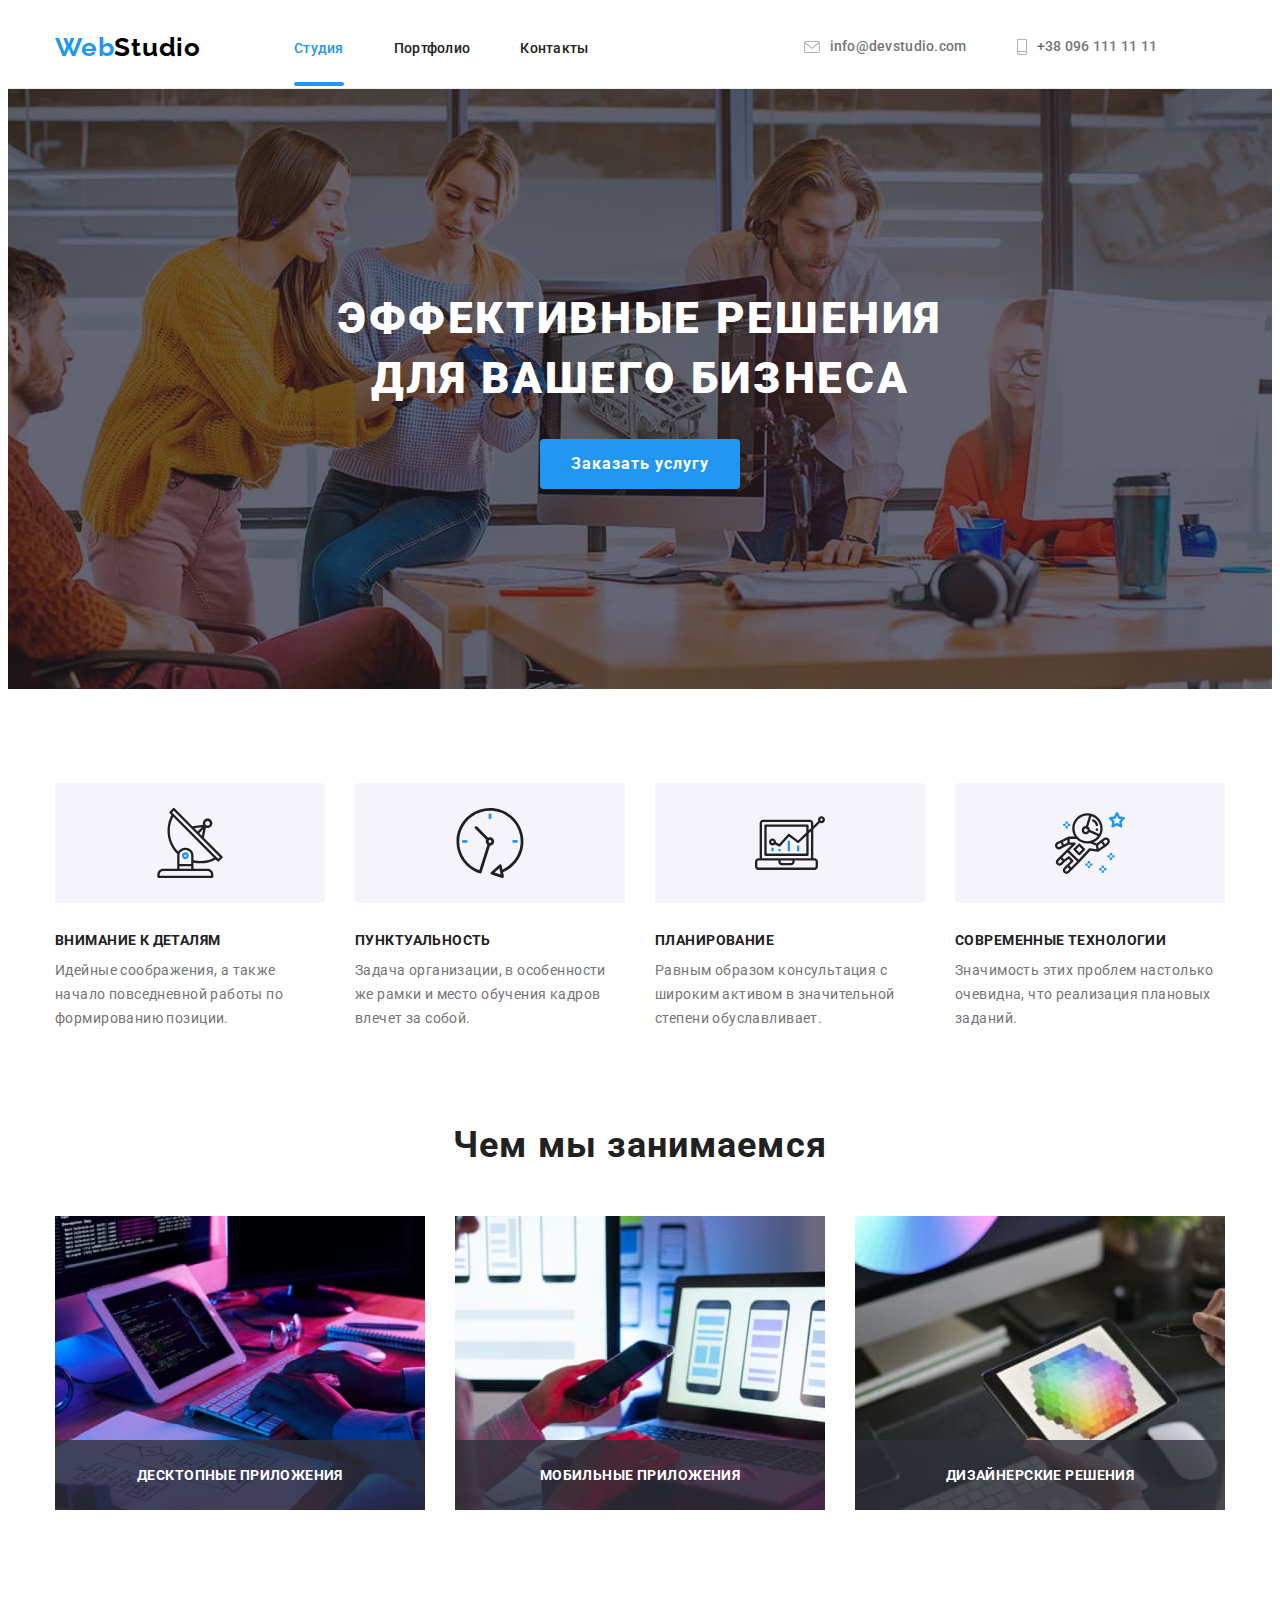
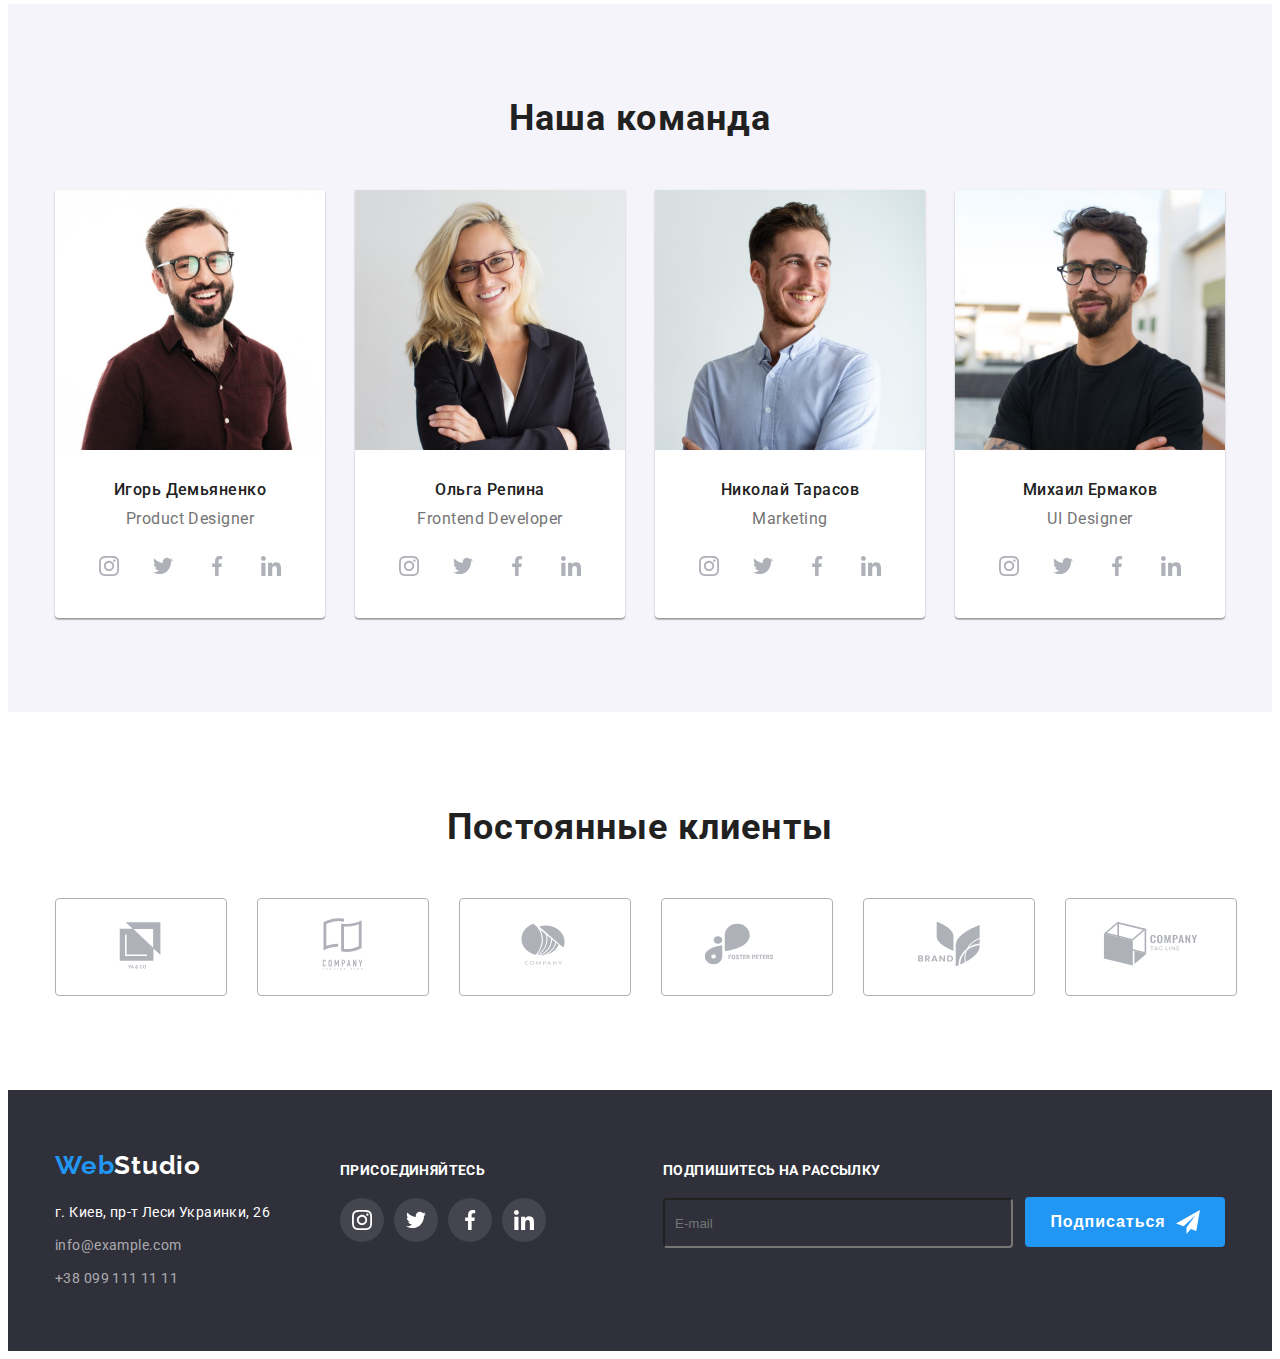
==== index.html @ d8f41fce "upd" ====
<!DOCTYPE html>
<html lang="ru">
<head>
    <meta charset="UTF-8">
    <meta http-equiv="X-UA-Compatible" content="IE=edge">
    <meta name="viewport" content="width=device-width, initial-scale=1.0">
    <title>WebStudio</title>
    <link rel="stylesheet" href="https://cdnjs.cloudflare.com/ajax/libs/modern-normalize/1.1.0/modern-normalize.min.css" integrity="sha512-wpPYUAdjBVSE4KJnH1VR1HeZfpl1ub8YT/NKx4PuQ5NmX2tKuGu6U/JRp5y+Y8XG2tV+wKQpNHVUX03MfMFn9Q==" crossorigin="anonymous" referrerpolicy="no-referrer" />
    <link rel="preconnect" href="https://fonts.googleapis.com">
    <link rel="preconnect" href="https://fonts.gstatic.com" crossorigin>
    <link href="https://fonts.googleapis.com/css2?family=Montserrat:ital,wght@0,400;0,500;0,700;1,700&family=Raleway:wght@700&family=Roboto:wght@400;500;700;900&display=swap" rel="stylesheet"> 
    <link rel="stylesheet" href="./css/styles.css">
</head>
<body>

    <header class="header">
        <div class="conteiner">
            <a href="./index.html" class="header-logo link"><span>Web</span>Studio</a>
            <nav class="header-nav">
                <ul class="header-list list">
                    <li class="header-item"><a href="./index.html" class="header-link link current">Студия</a></li>
                    <li class="header-item"><a href="./portfolio.html" class="header-link link">Портфолио</a></li>
                    <li class="header-item"><a href="./" class="header-link link">Контакты</a></li>
                </ul>   
            </nav>
            <ul class="header-list-contact list">
                <li> 
                    <a href="mailto:info@devstudio.com" class="header-mail link">
                        <svg class="contact-icon"  width="16" height="12">
                            <use href="./images/icons.svg#icon-envelope"></use>
                        </svg>
                        <span>info@devstudio.com</span>
                    </a>
                </li>
                <li>
                    <a href="tel:+380961111111" class="header-tel link">
                            <svg class="contact-icon"  width="10" height="16">
                                <use href="./images/icons.svg#icon-smart"></use>
                            </svg>
                        <span>+38 096 111 11 11</span> 
                    </a>
                </li>
            </ul>
        </div>
    </header>

    <main>
        <section class="hero"> 
            <div class="conteiner">
                <h1 class="hero-title">Эффективные решения для вашего бизнеса</h1>
                <button type="button" class="hero-btn" data-modal-open>Заказать услугу</button>
            </div>
        </section>

        <section class="benefits">
            <div class="conteiner">
                <ul class="benefits-list list">
                    <li class="benefits-item">
                        <div class="benefits-img">
                            <svg class="benefits-logo" width="70" height="70">
                                <use href="./images/icons.svg#icon-antenna"></use>
                            </svg>
                        </div>
                        <h3 class="benefits-title">Внимание к деталям</h3>
                        <p class="benefits-text">Идейные соображения, а также начало повседневной работы по формированию позиции.</p>
                    </li>
                    <li class="benefits-item">
                        <div class="benefits-img">
                            <svg class="benefits-logo"  width="70" height="70">
                                <use href="./images/icons.svg#icon-clock"></use>
                            </svg>
                        </div>
                        <h3 class="benefits-title">Пунктуальность</h3>
                        <p class="benefits-text">Задача организации, в особенности же рамки и место обучения кадров влечет за собой.</p>
                    </li>
                    <li class="benefits-item">
                        <div class="benefits-img">
                            <svg class="benefits-logo" width="70" height="70">
                                <use href="./images/icons.svg#icon-diagram"></use>
                            </svg>
                        </div>
                        <h3 class="benefits-title">Планирование</h3>
                        <p class="benefits-text">Равным образом консультация с широким активом в значительной степени обуславливает.</p>
                    </li>
                    <li class="benefits-item">
                        <div class="benefits-img">
                            <svg class="benefits-logo" width="70" height="70">
                                <use href="./images/icons.svg#icon-astronaut"></use>
                            </svg>
                        </div>
                        <h3 class="benefits-title">Современные технологии</h3>
                        <p class="benefits-text">Значимость этих проблем настолько очевидна, что реализация плановых заданий.</p>
                    </li>
                </ul>
            </div>
        </section>
        <section class="our-work">
            <div class="conteiner">
                <h2 class="our-work-title">Чем мы занимаемся</h2>
                <ul class="our-work-list list">
                    <li class="our-work-item">
                        <img src="./images/first-page/img.jpg" alt="написание програмного кода" width="370" height="294">
                        <p class="our-work-text">Десктопные приложения</p>
                    </li>
                    <li class="our-work-item">
                        <img src="./images/first-page/img_1.jpg" alt="разработка приложений для мобильных устройств" width="370" height="294">
                        <p class="our-work-text">Мобильные приложения</p>
                    </li>
                    <li class="our-work-item">
                        <img src="./images/first-page/img_2.jpg" alt="разработка дизайна при помощи графического планшета" width="370" height="294">
                        <p class="our-work-text">Дизайнерские решения</p>
                    </li>
                </ul>
            </div>
        </section>

        <section class="teamt">
            <div class="conteiner">
                <h2 class="teamt-title">Наша команда</h2>
                <ul class="teamt-list list">
                    <li class="teamt-item">
                        <img src="./images/first-page/igor_demjanenko.jpg" alt="фото Игорь Демьяненко" width="270" height="260" class="teamt-foto">
                        <h3 class="teamt-name">Игорь Демьяненко</h3>
                        <p class="teamt-profession">Product Designer</p>
                        <div class="team-soc">
                            <ul class="team-soc-connect list">
                                <li class="team-soc-ikon">
                                    <a href="/" class="team-soc-link">
                                        <svg class="team-soc-logo" width="20" height="20">
                                            <use href="./images/icons.svg#icon-insta "></use>
                                        </svg>
                                    </a>
                                </li>
                                <li class="team-soc-ikon">
                                    <a href="/" class="team-soc-link">
                                        <svg class="team-soc-logo" width="20" height="20">
                                            <use href="./images/icons.svg#icon-twitter"></use>
                                        </svg>
                                    </a>
                                </li>
                                <li class="team-soc-ikon">
                                    <a href="/" class="team-soc-link">
                                        <svg class="team-soc-logo" width="20" height="20">
                                            <use href="./images/icons.svg#icon-fb"></use>
                                        </svg>
                                    </a>
                                </li>
                                <li class="team-soc-ikon">
                                    <a href="/" class="team-soc-link">
                                        <svg class="team-soc-logo" width="20" height="20">
                                            <use href="./images/icons.svg#icon-linkedin"></use>
                                        </svg>
                                    </a>
                                </li>
                            </ul>
                        </div>
                    </li>
                    <li class="teamt-item">
                        <img src="./images/first-page/olga_repina.jpg" alt="фото Ольга Репина" width="270" height="260" class="teamt-foto">
                        <h3 class="teamt-name">Ольга Репина</h3>
                        <p class="teamt-profession">Frontend Developer</p>
                        <div class="team-soc">
                            <ul class="team-soc-connect list">
                                <li class="team-soc-ikon">
                                    <a href="/" class="team-soc-link">
                                        <svg class="team-soc-logo" width="20" height="20">
                                            <use href="./images/icons.svg#icon-insta "></use>
                                        </svg>
                                    </a>
                                </li>
                                <li class="team-soc-ikon">
                                    <a href="/" class="team-soc-link">
                                        <svg class="team-soc-logo" width="20" height="20">
                                            <use href="./images/icons.svg#icon-twitter"></use>
                                        </svg>
                                    </a>
                                </li>
                                <li class="team-soc-ikon">
                                    <a href="/" class="team-soc-link">
                                        <svg class="team-soc-logo" width="20" height="20">
                                            <use href="./images/icons.svg#icon-fb"></use>
                                        </svg>
                                    </a>
                                </li>
                                <li class="team-soc-ikon">
                                    <a href="/" class="team-soc-link">
                                        <svg class="team-soc-logo" width="20" height="20">
                                            <use href="./images/icons.svg#icon-linkedin"></use>
                                        </svg>
                                    </a>
                                </li>
                            </ul>
                        </div>
                    </li>
                    <li class="teamt-item">
                        <img src="./images/first-page/nikolay_tarasov.jpg" alt="фото Николай Тарасов" width="270" height="260" class="teamt-foto">
                        <h3 class="teamt-name">Николай Тарасов</h3>
                        <p class="teamt-profession">Marketing</p>
                        <div class="team-soc">
                            <ul class="team-soc-connect list">
                                <li class="team-soc-ikon">
                                    <a href="/" class="team-soc-link">
                                        <svg class="team-soc-logo" width="20" height="20">
                                            <use href="./images/icons.svg#icon-insta "></use>
                                        </svg>
                                    </a>
                                </li>
                                <li class="team-soc-ikon">
                                    <a href="/" class="team-soc-link">
                                        <svg class="team-soc-logo" width="20" height="20">
                                            <use href="./images/icons.svg#icon-twitter"></use>
                                        </svg>
                                    </a>
                                </li>
                                <li class="team-soc-ikon">
                                    <a href="/" class="team-soc-link">
                                        <svg class="team-soc-logo" width="20" height="20">
                                            <use href="./images/icons.svg#icon-fb"></use>
                                        </svg>
                                    </a>
                                </li>
                                <li class="team-soc-ikon">
                                    <a href="/" class="team-soc-link">
                                        <svg class="team-soc-logo" width="20" height="20">
                                            <use href="./images/icons.svg#icon-linkedin"></use>
                                        </svg>
                                    </a>
                                </li>
                            </ul>
                        </div>
                    </li>
                    <li class="teamt-item">
                        <img src="./images/first-page/mikhail_ermakov.jpg" alt="фото Михаил Ермаков"  width="270" height="260" class="teamt-foto">
                        <h3 class="teamt-name">Михаил Ермаков</h3>
                        <p class="teamt-profession">UI Designer</p>
                        <div class="team-soc">
                            <ul class="team-soc-connect list">
                                <li class="team-soc-ikon">
                                    <a href="/" class="team-soc-link">
                                        <svg class="team-soc-logo" width="20" height="20">
                                            <use href="./images/icons.svg#icon-insta "></use>
                                        </svg>
                                    </a>
                                </li>
                                <li class="team-soc-ikon">
                                    <a href="/" class="team-soc-link">
                                        <svg class="team-soc-logo" width="20" height="20">
                                            <use href="./images/icons.svg#icon-twitter"></use>
                                        </svg>
                                    </a>
                                </li>
                                <li class="team-soc-ikon">
                                    <a href="/" class="team-soc-link">
                                        <svg class="team-soc-logo" width="20" height="20">
                                            <use href="./images/icons.svg#icon-fb"></use>
                                        </svg>
                                    </a>
                                </li>
                                <li class="team-soc-ikon">
                                    <a href="/" class="team-soc-link">
                                        <svg class="team-soc-logo" width="20" height="20">
                                            <use href="./images/icons.svg#icon-linkedin"></use>
                                        </svg>
                                    </a>
                                </li>
                            </ul>
                        </div>
                    </li>
                </ul>
            </div>
        </section> 
        <section class="regular-customers">
            <div class="conteiner">
                <h2 class="regular-customers-header">Постоянные клиенты</h2>
                <ul class="regular-customers-ul list">
                    <li class="regular-custom-item">
                        <a href="" class="regular-custom-box">
                            <svg class="regular-custom-icon" width="106" height="60">
                                <use href="./images/icons.svg#icon-Logo1"></use>
                            </svg>
                        </a>
                    </li>
                    <li class="regular-custom-item">
                        <a href="" class="regular-custom-box">
                            <svg class="regular-custom-icon" width="106" height="60">
                                <use href="./images/icons.svg#icon-Logo2"></use>
                            </svg>
                        </a>
                    </li>
                    <li class="regular-custom-item">
                        <a href="" class="regular-custom-box">
                            <svg class="regular-custom-icon" width="106" height="60">
                                <use href="./images/icons.svg#icon-Logo3"></use>
                            </svg>
                        </a>
                    </li>
                    <li class="regular-custom-item">
                        <a href="" class="regular-custom-box">
                            <svg class="regular-custom-icon" width="106" height="60">
                                <use href="./images/icons.svg#icon-Logo4"></use>
                            </svg>
                        </a>
                    </li>
                    <li class="regular-custom-item">
                        <a href="" class="regular-custom-box">
                            <svg class="regular-custom-icon" width="106" height="60">
                                <use href="./images/icons.svg#icon-Logo5"></use>
                            </svg>
                        </a>
                    </li>
                    <li class="regular-custom-item">
                        <a href="" class="regular-custom-box">
                            <svg class="regular-custom-icon" width="106" height="60">
                                <use href="./images/icons.svg#icon-Logo6"></use>
                            </svg>
                        </a>
                    </li>
                </ul>
        </div>        
        </section>
    </main>
    <footer class="footer">
        <div class="conteiner">
            <div class="conteiner-addres">
                <a href="/" class="footer-logo link"><span>Web</span>Studio</a>
                <address class="footer-address">
                    <ul class="footer-address-list list">
                        <li class="footer-item">
                            <a href="https://goo.gl/maps/hMGSiSiH3azLp2Ly5" target="_blank" rel="noopener, noindex, nofollow" class="footer-address-link link">г. Киев, пр-т Леси Украинки, 26</a>
                        </li>
                        <li class="footer-item">
                            <a href="mailto:info@example.com" class="footer-mail link">info@example.com</a>
                        </li>
                        <li class="footer-item">
                            <a href="tel:+380991111111" class="footer-tel link">+38 099 111 11 11</a>
                        </li>
                    </ul> 
                </address>
            </div>
            <div class="conteiner-soc">
                <h3 class="footer-soc-header" >присоединяйтесь</h3>
                <ul class="footer-soc-connect list">
                    <li class="footer-soc-ikon">
                        <a href="/" class="footer-soc-link">
                            <svg class="footer-soc-logo" width="20" height="20">
                                <use href="./images/icons.svg#icon-insta "></use>
                            </svg>
                        </a>
                    </li>
                    <li class="footer-soc-ikon">
                        <a href="/" class="footer-soc-link">
                            <svg class="footer-soc-logo" width="20" height="20">
                                <use href="./images/icons.svg#icon-twitter"></use>
                            </svg>
                        </a>
                    </li>
                    <li class="footer-soc-ikon">
                        <a href="/" class="footer-soc-link">
                            <svg class="footer-soc-logo" width="20" height="20">
                                <use href="./images/icons.svg#icon-fb"></use>
                            </svg>
                        </a>
                    </li>
                    <li class="footer-soc-ikon">
                        <a href="/" class="footer-soc-link">
                            <svg class="footer-soc-logo" width="20" height="20">
                                <use href="./images/icons.svg#icon-linkedin"></use>
                            </svg>
                        </a>
                    </li>
                </ul>
            </div>
            <form class="footer-form">
                
                    <div class="signature-fild">
                        <label for="signature" class="signature-label">Подпишитесь на рассылку</label>
                        <input type="email" name="signature-mail" class="signature-input" id="signature" placeholder="E-mail">
                    </div>                    
                    <div class="signature-fild-btn">
                        <button type="sabmit" class="signature-btn">
                            <span>Подписаться </span>
                            <svg class="signature-icon" width="24" height="24">
                                <use href="./images/icons.svg#icon-send"></use>
                            </svg>
                        </button>
                    </div>  
            </form>
        </div>  
    </footer>
    <div class="backdrop is-hidden" data-modal>
        <div class="modal">
            <button type="button" class="modal-close-btn" data-modal-close>
                <svg class="close-btn-img" width="18" height="18">
                    <use href="./images/icons.svg#icon-close-black"></use>
                </svg>
            </button>
            <form class="modal-form">
                <div class="modal-form-fialds">
                    <p class="modal-form-header">Оставьте свои данные, мы вам перезвоним</p>
                    <div class="one-fild-container">
                        <label for="name" class="modal-form-label">Имя</label>
                        <div class="input">
                            <input type="text" name="user-name" id="name" class="modal-form-fild">
                            <svg class="fild-icon" width="18" height="18">
                                <use href="./images/icons.svg#icon-person-modal"></use>
                            </svg>
                        </div>
                    </div>
                    <div class="one-fild-container">
                        <label for="tel" class="modal-form-label">Телефон</label>
                        <div class="input">
                            <input type="tel" name="tel" id="tel" class="modal-form-fild">
                            <svg class="fild-icon" width="18" height="18">
                                <use href="./images/icons.svg#icon-phone-modal"></use>
                            </svg>
                        </div>
                    </div>
                    <div class="one-fild-container">
                        <label for="email" class="modal-form-label">Почта</label>
                        <div class="input">
                            <input type="email" name="email" id="email" class="modal-form-fild">
                            <svg class="fild-icon" width="18" height="18">
                                <use href="./images/icons.svg#icon-email-modal"></use>
                            </svg>
                        </div>
                    </div>
                    <div class="one-fild-container">
                        <label for="comment" class="modal-form-label">Комментарий</label>
                        <textarea name="comment" id="comment" cols="30" rows="10" placeholder="Введите текст" class="comment"></textarea>
                    </div>
                    <div class="modal-checkbox">   
                        
                        <label for="checkbox" class="checkbox-label">
                            <input type="checkbox" name="checkbox" id="checkbox" class="checkbox">
                            <span>Соглашаюсь с рассылкой и принимаю</span> 
                            <a href="/" class="contract link">Условия договора</a>
                            <svg class="checkbox-icon" width="16" height="15">
                                <use href="./images/icons.svg#icon-check"></use>
                            </svg>
                        </label>
                    </div>
                    <div class="modal-submit">
                        <button type="submit" class="modal-submit-btn">Отправить</button>
                    </div>

                </div>
                
                        
            </form>
        </div>
          
    </div>
    <script src="./js/modal-js.js"></script>
</body>
</html>
---- css/styles.css ----
:root {
    --first-color-text: #757575;
    --second-color-text: #212121;
    --acent-color-background-text: #FFFFFF;
    --acent-color: #2196F3;
    --background-color-dark: #2F303A;
    --background-color-grey: #F5F4FA;
    --background-color-logo: #AFB1B8;
    --cubic: cubic-bezier(0.4, 0, 0.2, 1);
}

body {
    font-family: 'Roboto', Montserrat, sans-serif;
    color: var(--first-color-text);
    background-color: var(--acent-color-background-text);
}



img {
display: block;
}

*,
*::before,
*::after {
  box-sizing: border-box;
}

.conteiner {
    width: 1200px;
    padding-left: 15px;
    padding-right: 15px;
    margin: 0 auto;
}

p, h1, h2, h3, h4, h5, h6 {
    margin: 0;
}

ul, ol {
    padding-left: 0;
    margin: 0;
}
.link {
    text-decoration-color: none;
    font-style: normal;
    text-decoration: none;
}


.list {
    list-style-type:none;
}



/* header */
    /* logo */

.header {
    padding-top: 24px;
    padding-bottom: 25px;
    border-bottom: 1px solid #ECECEC;
}

.header .conteiner {
    display: flex;
    align-items: center;

}




.header-logo {
    font-family: 'Raleway';
    font-style: normal;
    font-weight: 700;
    font-size: 26px;
    line-height: 1.19;
    letter-spacing: 0.03em;
    color: #000000;
}

.header-logo span{
    color: var(--acent-color)
}

/* navigate */
.header-link {
    font-weight: 500;
    font-size: 14px;
    line-height: 1.14x;
    letter-spacing: 0.02em;
    color: var(--second-color-text);
    transition: color 250ms var(--cubic);

}

.header-link:hover, .header-mail:hover, .header-tel:hover {
    color: var(--acent-color);

}

.header-mail:hover .contact-icon, .header-tel:hover .contact-icon {
    fill: var(--acent-color);

}

.header-mail:focus .contact-icon, .header-tel:focus .contact-icon {
    fill: var(--acent-color);
}

.header-link:focus, .header-mail:focus, .header-tel:focus {
    color: var(--acent-color);
}
 
.header-list .link.current { 
    color: var(--acent-color);
    position: relative;


}

.current::after {
    position: absolute;
    top: 260%;
    content: "";
    display: block;
    height: 4px;
    width: 100%;
    background-color: var(--acent-color) ;
    border-radius: 2px;
}


.header-list {
    margin-left: 93px;
    display: flex;
}

.header-list-contact {
    display: flex;
    margin-left: 215px;
}

.header-mail {
    display: flex;
    justify-content: center;
    align-items: center;
    margin-right: 50px;
    transition: color 250ms var(--cubic);
}

.header-tel {
    display: flex;
    justify-content: center;
    align-items: center;
    transition: color 250ms var(--cubic);
}

.header-item:not(:last-child) {
margin-right: 50px;
}
.header-mail, .header-tel {
    font-weight: 500;
    font-size: 14px;
    line-height: 1.14;
    letter-spacing: 0.02em;
    color: var(--first-color-text);
}

.contact-block {
    display: flex;
    justify-self:center;
}

.contact-icon {
    fill: var(--background-color-logo);
    margin-right: 10px;
    transition: fill 250ms var(--cubic);
}


/* hero */

.hero {

    background-color: var(--background-color-dark);
    background-image: linear-gradient(rgba(47, 48, 58, 0.4),rgba(47, 48, 58, 0.4)),url(../images/first-page/bgimg.jpg);
    max-width: 1600px;
    height: 600px;
    background-repeat: no-repeat;
    background-position: center;
    background-size: cover;
    margin: 0 auto;
}

.hero .conteiner {
    display: flex;
    flex-direction: column;
    align-items: center;
    padding: 200px 0px;
}

.hero-title {
    font-weight: 900;
    font-size: 44px;
    line-height: 1.36;
    text-align: center;
    letter-spacing: 0.06em;
    text-transform: uppercase;
    color: var(--acent-color-background-text);
    width: 696px;
    margin-bottom: 30px;
}

.hero-btn:hover, .hero-btn:focus {
    background-color: #188CE8;
    transition: background-color 250ms var(--cubic);
} 
.hero-btn {
    background-color: var(--acent-color);
    font-family: inherit;
    font-weight: 700;
    font-size: 16px;
    line-height: 1.88;
    letter-spacing: 0.06em;
    color: var(--acent-color-background-text);
    width: 200px;
    height: 50px;
    left: 700px;
    top: 430px;
    box-shadow: 0px 4px 4px rgba(0, 0, 0, 0.15);
    border-radius: 4px;
    border: none;
    cursor: pointer;
    transform: background-color;
}


/* benefits*/
.benefits {
    padding-top: 94px;
    padding-bottom: 94px;
}

.benefits-list {
    display: flex;
    align-content: space-between;
}

.benefits-item:not(:last-child) {
    margin-right: 30px;
}

.benefits-item {
    width: 270px;
}

.benefits-img {
    display: flex;
    justify-content: center;
    align-items: center;
    height: 120px;
    background-color: var(--background-color-grey);
    border-radius: 4px;
    margin-bottom: 30px;
}


.benefits-title {
    font-weight: 700;
    font-size: 14px;
    line-height: 1.14;
    letter-spacing: 0.03em;
    text-transform: uppercase;
    color: var(--second-color-text);
    margin-bottom: 10px;
}

.benefits-text {
    font-size: 14px;
    line-height: 1.71;
    letter-spacing: 0.03em;
}

/* our-work */

.our-work {
    padding-bottom: 94px;
}

.our-work .conteiner {
    display: flex;
    flex-direction: column;
    align-items: center;
}

.our-work-item:not(:last-child) {
    margin-right: 30px;
}

.our-work-item {
    position: relative;
    display: flex;
    justify-content: center;
    align-items: center;
}

.our-work-text {
    position: absolute;
    bottom: 0;
    width: 100%;
    height: 70px;
    padding-top: 27px;
    background-color: rgba(47, 48, 58, 0.8);
    color: var(--acent-color-background-text);
    font-weight: 700;
    font-size: 14px;
    line-height: 16px;
    text-align: center;
    letter-spacing: 0.03em;
    text-transform: uppercase;


}

.our-work-list {
    display: flex;
    flex-direction: row;
 }

.our-work-title {
    font-weight: 700;
    font-size: 36px;
    line-height: 1.16;
    letter-spacing: 0.03em;
    color: var(--second-color-text);
    margin-bottom: 50px;
}

/* teamt */

.teamt {
    background-color: var(--background-color-grey);
    padding: 94px 0px;
}

.teamt .conteiner {
    display: flex;
    flex-direction: column;
    align-items: center;
}



.teamt-title {
    font-weight: 700;
    font-size: 36px;
    line-height: 1.16;
    letter-spacing: 0.03em;
    color: var(--second-color-text); 
    margin-bottom: 50px;
}
.teamt-list {
    display: flex;
    margin-left: -30px;

}
.teamt-name {
    font-weight: 500;
    font-size: 16px;
    line-height: 1.19;
    letter-spacing: 0.03em;
    color: var(--second-color-text);
    margin-bottom: 10px;
}

.teamt-profession {
    font-size: 16px;
    line-height: 1.19;
    letter-spacing: 0.03em;
    margin-bottom: 16px;
}

.teamt-item {
    background-color: var(--acent-color-background-text);
    width: 270px;
    box-shadow: 0px 1px 3px rgba(0, 0, 0, 0.12), 0px 1px 1px rgba(0, 0, 0, 0.14), 0px 2px 1px rgba(0, 0, 0, 0.2);
    border-radius: 0px 0px 4px 4px;
    display: flex;
    flex-direction: column;
    align-items: center;
    flex-basis: calc((100% - 120px) / 4);
    margin-left: 30px;
    padding-bottom: 30px;
}


.teamt-foto {
    margin-bottom: 30px;
}
.team-soc-connect {
    display: flex;
    justify-content: center;

}
.team-soc-link {
    display: flex;
    justify-content: center;
    align-items: center;
    width: 44px;
    height: 44px;
    background-color: var(--acent-color-background-text);
    border-radius: 50%;
    transition: background-color 250ms var(--cubic);
}

.team-soc-link:hover, .team-soc-link:focus {
    background-color: var(--acent-color);
}

.team-soc-logo {
    fill: var(--background-color-logo);
    transition: fill 250ms var(--cubic);
}

.team-soc-link:hover .team-soc-logo, .team-soc-link:focus .team-soc-logo {
    fill: var(--acent-color-background-text);
}

.team-soc-ikon:not(:last-child) {
    margin-right: 10px;
}



/* portfolio */

.portfolio .conteiner {
    padding-bottom: 100px;
    padding-top: 85px;
}

.portfolio-title, .project-title {
    display: none;

}

.portfolio-list {
    display: flex;
    justify-content: center;
    margin-bottom: 50px;

}


.portfolio-btn:hover, .portfolio-btn:focus {
    background-color: var(--acent-color);
    color: var(--acent-color-background-text);
    box-shadow: 0px 4px 4px rgba(0, 0, 0, 0.25);
    
}

.portfolio-btn {
    background-color: var(--background-color-grey);
    font-family: inherit;
    font-weight: 500;
    font-size: 16px;
    line-height: 1.62;
    letter-spacing: 0.03em;
    color: var(--second-color-text);
    cursor: pointer;
    border-radius: 4px;
    border: none;
    padding: 6px 22px;
    transition: background-color 250ms var(--cubic), color 250ms var(--cubic), box-shadow 250ms var(--cubic) ;
}


.portfolio-item:not(:last-child){
    margin-right: 8px;
}

.project-list {
    display: flex;
    flex-wrap: wrap;
    justify-content: end;
    margin-left: -30px;
    margin-bottom: -30px;
}

.project-item {
    width: calc(100% / 3 - 30px);
    margin-left: 30px;
    margin-bottom: 30px;
}

.project-item-link {
    display: block;
    box-shadow: none;
    transition: box-shadow 250ms var(--cubic);
}

.project-item-link:hover, .project-item-link:focus {
    box-shadow: 0px 1px 1px rgba(0, 0, 0, 0.12), 0px 4px 4px rgba(0, 0, 0, 0.06), 1px 4px 6px rgba(0, 0, 0, 0.16);
}
.project-name {
    font-weight: 700;
    font-size: 18px;
    line-height: 2;
    letter-spacing: 0.06em;
    color:  var(--second-color-text);
}

.card-border {
    padding: 20px 24px;
    border: 1px;
    border: 1px solid #EEEEEE;
}
.project-img-box {
    position: relative;
    overflow: hidden;
}
.project-scripture {
    position: absolute;
    top: 0;
    width: 100%;
    height: 100%;
    background-color:  rgba(33, 150, 243, 0.9);
    padding-top: 63px;
    padding-left: 24px;
    color: var(--acent-color-background-text);
    font-size: 18px;
    line-height: 28px;
    letter-spacing: 0.03em;
    transform: translateY(100%);
    transition: transform 250ms var(--cubic);
    

}

.project-item-link:hover .project-scripture, .project-item-link:focus .project-scripture {
    transform: translateY(0%);   
}

.project-kind {
    font-size: 16px;
    line-height: 1.88;
    letter-spacing: 0.03em;
    color: var(--first-color-text);
}
/*regular-customers*/

.regular-customers {
    padding-top: 94px;
    padding-bottom: 94px;
}

.regular-customers-header {
    margin-bottom: 50px;
    font-weight: 700;
    font-size: 36px;
    line-height: 42px;
    text-align: center;
    letter-spacing: 0.03em;
    color: var(--second-color-text);
}
.regular-customers-ul {
    display: flex;

}

.regular-custom-item:not(:last-child) {
    margin-right: 30px;
}


.regular-custom-box:hover, .regular-custom-box:focus{
    border: 1px solid var(--acent-color);
    border-radius: 4px;
}



.regular-custom-box:hover .regular-custom-icon, .regular-custom-box:focus .regular-custom-icon  {
    fill: var(--acent-color);
}


.regular-custom-box {
    display: block;
    padding: 16px 32px;
    border: 1px solid var(--background-color-logo);
    border-radius: 4px;
    transition:  border 250ms var(--cubic) ;
}

.regular-custom-icon {
    fill: var(--background-color-logo);
    transition: fill 250ms var(--cubic) ;
}

/* footer */

.footer {
    background-color: var(--background-color-dark);
    padding-top: 60px;
    padding-bottom: 60px;
}
.footer-logo {
    font-family: 'Raleway';
    font-style: normal;
    font-weight: 700;
    font-size: 26px;
    line-height: 1.19;
    letter-spacing: 0.03em;
    color:  var(--acent-color-background-text);
}

.footer-logo span{
    color: var(--acent-color);
}

.footer-address {
    margin-top: 20px;
}

.conteiner-addres {
    margin-right: 70px;
}

.footer-address-link {
    font-family: 'Roboto';
    font-style: normal;
    font-size: 14px;
    line-height: 1.71;
    letter-spacing: 0.03em;
    color: var(--acent-color-background-text);
    transition: color 1000ms var(--cubic);
}

.footer-item:not(:last-child) {
    margin-bottom: 9px;
}
.footer-address-link:hover, .footer-mail:hover, .footer-tel:hover {
    color: var(--acent-color);
}

.footer-address-link:focus, .footer-mail:focus, .footer-tel:focus {
    color: var(--acent-color);
}

.footer-mail, .footer-tel {
    font-family: 'Roboto';
    font-style: normal;
    font-size: 14px;
    line-height: 1.71;
    letter-spacing: 0.03em;
    color: rgba(255, 255, 255, 0.6);
    transition: color 250ms var(--cubic);
}

.footer .conteiner {
    display: flex;
}

.conteiner-soc {
    padding-top: 12px;
}

.footer-soc-header {
    font-weight: 700;
    font-size: 14px;
    line-height: 16px;
    letter-spacing: 0.03em;
    text-transform: uppercase;
    color: var(--acent-color-background-text);
    margin-bottom: 20px;

}

.footer-soc-connect {
    display: flex;
}


.footer-soc-ikon:not(:last-child) {
    margin-right: 10px;
}

.footer-soc-link {
    display: flex;
    justify-content: center;
    align-items: center;
    background-color: rgba(255, 255, 255, 0.1);
    width: 44px;
    height: 44px;
    border-radius: 50%;
    transition: background-color 250ms var(--cubic);
}
.footer-soc-link:hover, .footer-soc-link:focus {
background-color: var(--acent-color);
}

.footer-soc-logo {
    fill: var(--acent-color-background-text);
}

.backdrop {
    position: fixed;
    top: 0;
    width: 100%;
    height: 100%;
    background: rgba(0, 0, 0, 0.2);
    opacity: 1;
    transition: opacity 250ms var(--cubic),visibility 250ms var(--cubic);
} 

.backdrop.is-hidden  .modal {
    transform: rotateZ(180deg);
}

.modal {
    position: absolute;
    top: 50%;
    left: 50%;
    transform: translate(-50%,-50%) scale(1);
    width: 528px;
    min-height: 528px;
    background-color: var(--acent-color-background-text);
    transition: transform 250ms; 

}

.is-hidden {
    opacity: 0;
    pointer-events: none;
    visibility: hidden;

}

.modal-close-btn {
    position: absolute;
    top: 8px;
    right: 8px;
    width: 30px;
    height: 30px;
    box-sizing: border-box;
    display: flex;
    justify-content: center;
    align-items: center;
    border-radius: 50%;
    background-color: var(--acent-color-background-text);

}

.signature-label {
    display: block;
    margin-bottom: 20px;
    font-weight: 700;
    font-size: 14px;
    line-height: 16px;
    letter-spacing: 0.03em;
    text-transform: uppercase;
    color: var(--acent-color-background-text);
}

.footer-form {
    margin-left: auto;
    display: flex;
    flex-direction: row;
    justify-content: right;
    padding-left: 93px;
    padding-top: 12px;
}



.signature-input {
    height: 50px;  
    width: 350px;
    padding-left: 10px;
    border-radius: 4px;
    background-color: var(--background-color-dark);
    color: var(--background-color-logo);
}

.signature-fild-btn {
    padding-top: 35px;
}


.signature-btn {
    display: flex;
    align-items: center;
    justify-content: center;
    width: 200px;
    height: 50px;
    margin-left: 12px;
    border-radius: 4px;
    border: none;
    background-color: var(--acent-color) ;
    color: var(--acent-color-background-text);
    font-weight: 700;
    font-size: 16px;
    line-height: 30px;
    letter-spacing: 0.06em;
}

.signature-icon {
    fill: var(--acent-color-background-text);
    margin-left: 10px;
}

.signature-btn:hover, .signature-btn:focus {
    background-color: #188CE8;
    transition: background-color 250ms var(--cubic);
} 

.modal-form {
    padding: 40px;
}

.modal-form-header {
    padding-bottom: 12px;
    font-weight: 700;
    font-size: 20px;
    line-height: 23px;
    text-align: center;
    letter-spacing: 0.03em;
    color: var(--second-color-text);
}

.one-fild-container {
    position: relative;
    display: flex;
    flex-direction: column;
    margin-bottom: 10px;  
}

.fild-icon {
    fill: var(--second-color-text);
}

.modal-checkbox {
    position: relative;
    margin-top: 20px;
}

.checkbox-icon {
    position: absolute;
    left: 0;
    top: 50%;
    transform: translateY(-50%);
    fill: var(--acent-color);
    border-radius: 3px;
    display: none;
}

.contract {
    font-weight: 400;
    font-size: 14px;
    line-height: 24px;
    letter-spacing: 0.03em;
    text-decoration-line: underline;
    color: var(--acent-color);
}
.checkbox-label::before {
    content: "";
    position: absolute;
    left: 0;
    top: 50%;
    transform: translateY(-50%);
    display: block;
    width: 16px;
    height: 15px;
    border: 2px solid var(--second-color-text);
    border-radius: 3px; 
}

.checkbox-label:focus-within {
    color: var(--acent-color);
}

.checkbox {
    visibility: hidden;
} 


.checkbox:checked ~ .checkbox-label::after {
    display: none;
}

.checkbox:checked ~  .checkbox-icon {
    display: block;
}

.modal-submit {
    display: flex;
    align-items: center;
    justify-content: center;
    margin-top: 30px;

}

.modal-submit-btn {
    width: 200px;
    height: 50px;
    border-radius: 4px;
    background-color: var(--acent-color) ;
    color: var(--acent-color-background-text);
    font-weight: 700;
    font-size: 16px;
    line-height: 30px;
    letter-spacing: 0.06em;
    box-shadow: 0px 4px 4px rgba(0, 0, 0, 0.15);
    border-radius: 4px;
    border: none;
    cursor: pointer;
    transform: background-color;
    
}
.modal-submit-btn:hover, .modal-submit-btn:focus {
    background-color: #188CE8;
    transition: background-color 250ms var(--cubic);
}
.modal-form-label {
    margin-bottom: 4px;
    font-weight: 400;
    font-size: 12px;
    line-height: 14px;
    letter-spacing: 0.01em;
    color: var(--first-color-text);
}

.modal-form-fild {
    width: 100%;
    padding-left: 42px;
    height: 40px;
    border: 1px solid rgba(33, 33, 33, 0.2);
    border-radius: 4px;
    border-color: var(--background-color-logo);
    transition: border-color 250ms var(--cubic);
}

.modal-form-fild:hover, .modal-form-fild:focus  {
    border-color: var(--acent-color);

}

.input {
    position: relative;
}
.fild-icon {
    position: absolute;
    left: 12px;
    top: 50%;
    transform: translateY(-50%);
    fill: var(--second-color-text);
    transition: fill 250ms var(--cubic);
}

.fild-icon:hover , .fild-icon:focus {
    fill: var(--acent-color);
}
.modal-form-fild:hover + .fild-icon,  .modal-form-fild:focus + .fild-icon {
    fill: var(--acent-color);
}

.fild-icon:hover .modal-form-fild { 
    border-color: var(--acent-color);
}

.comment {
    font-size: 14px;
    line-height: 16px;
    letter-spacing: 0.01em;
    color: rgba(117, 117, 117, 0.5);
}
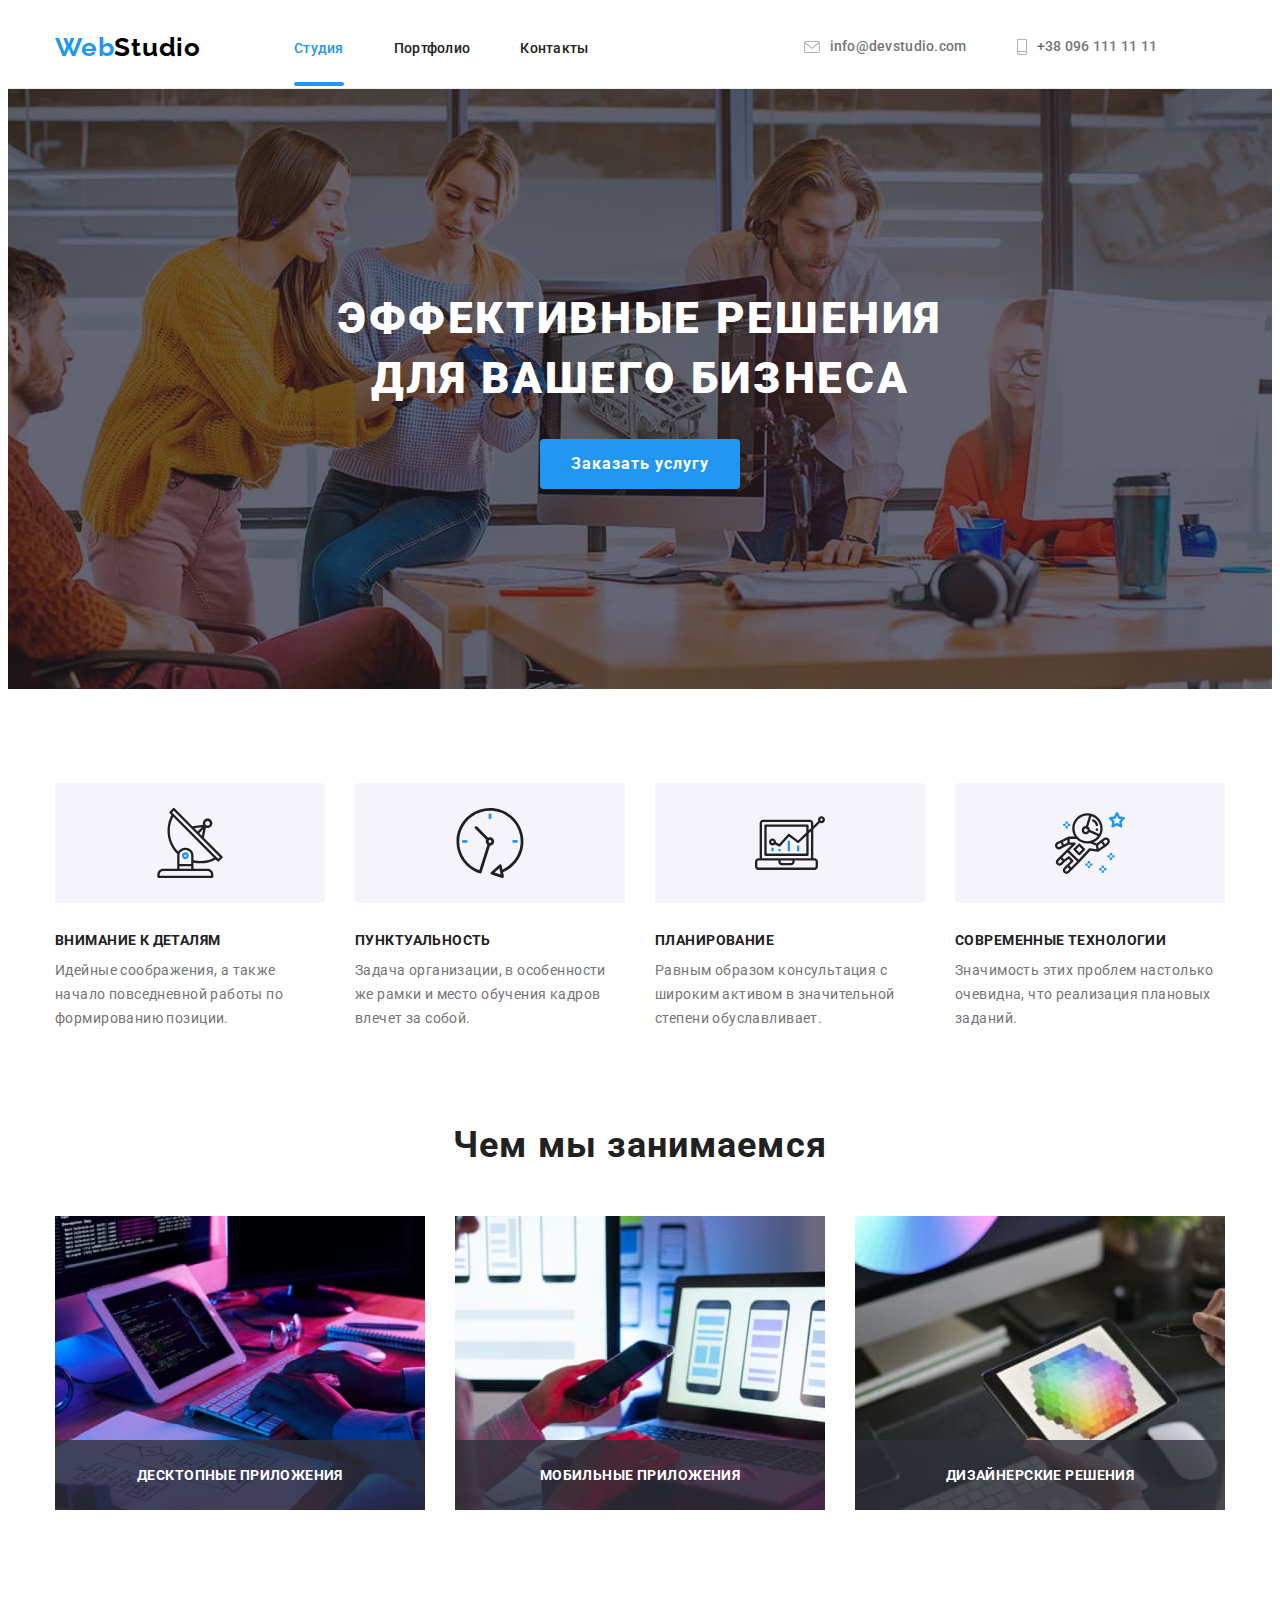
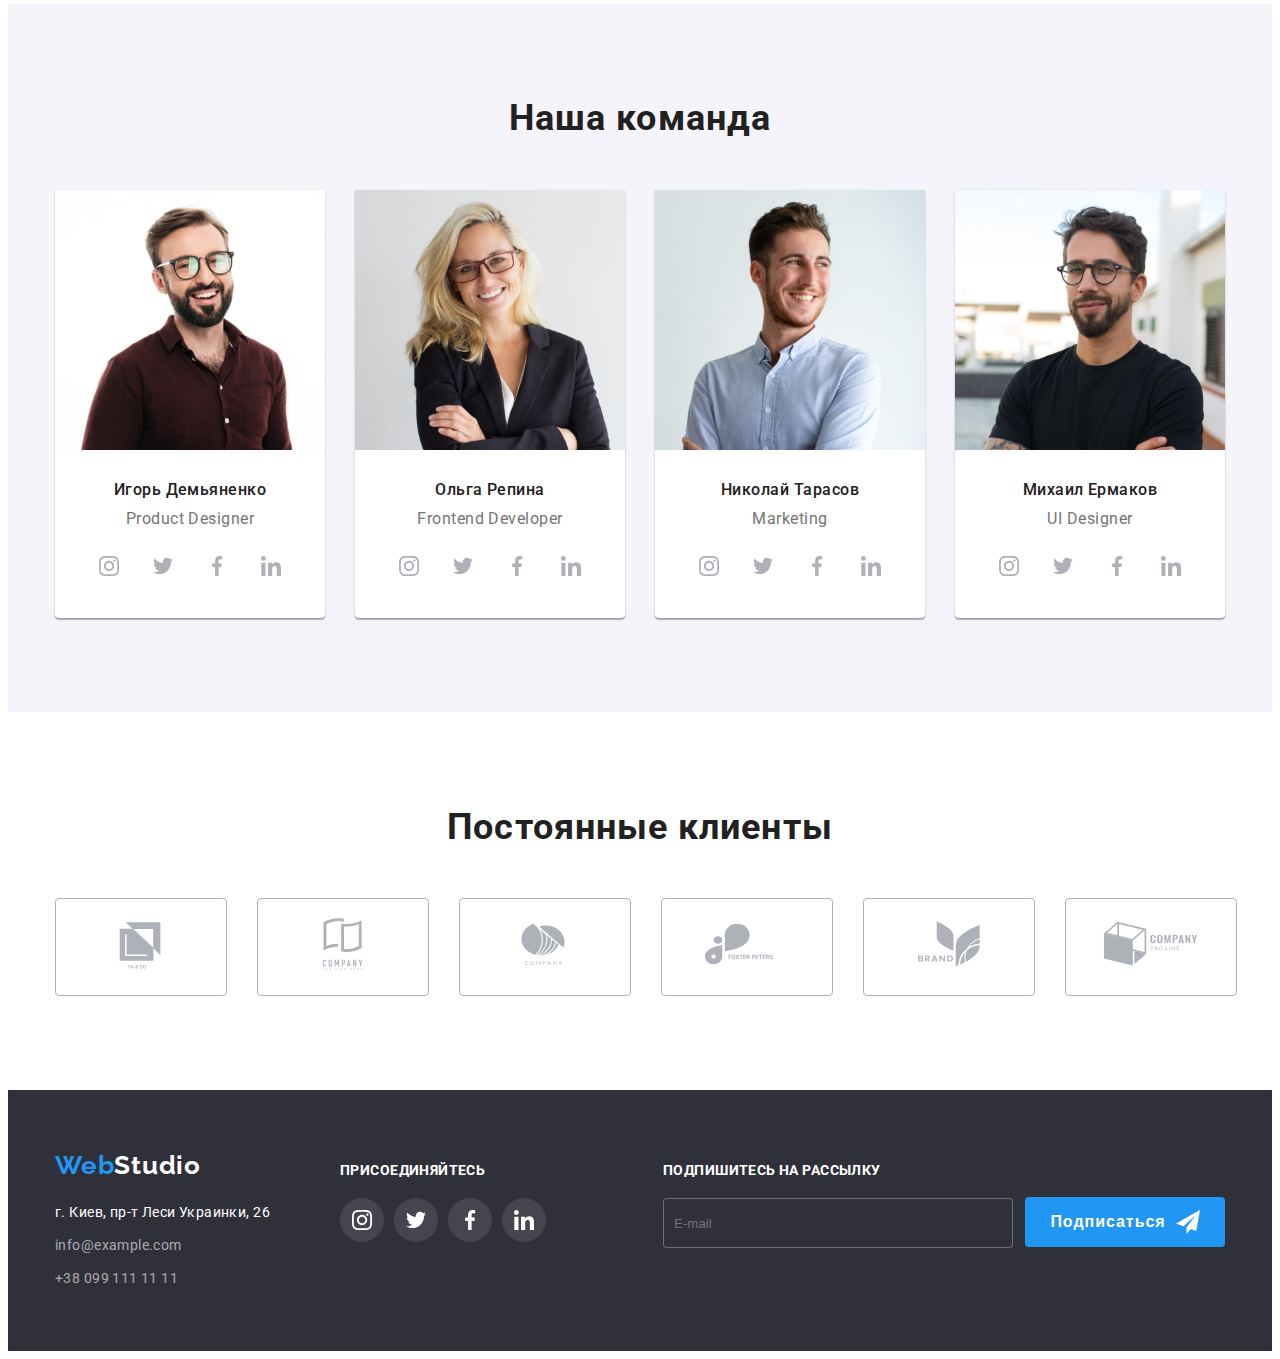
==== commit e94b91ea: "upd" ====
--- a/index.html
+++ b/index.html
@@ -428,11 +428,10 @@
                         <label for="comment" class="modal-form-label">Комментарий</label>
                         <textarea name="comment" id="comment" cols="30" rows="10" placeholder="Введите текст" class="comment"></textarea>
                     </div>
-                    <div class="modal-checkbox">   
-                        
+                    <div class="modal-checkbox">
                         <label for="checkbox" class="checkbox-label">
                             <input type="checkbox" name="checkbox" id="checkbox" class="checkbox">
-                            <span>Соглашаюсь с рассылкой и принимаю</span> 
+                            <span class="contract-text">Соглашаюсь с рассылкой и принимаю</span> 
                             <a href="/" class="contract link">Условия договора</a>
                             <svg class="checkbox-icon" width="16" height="15">
                                 <use href="./images/icons.svg#icon-check"></use>
--- a/css/styles.css
+++ b/css/styles.css
@@ -26,7 +26,9 @@
 *::after {
   box-sizing: border-box;
 }
-
+ textarea {
+    resize: none;
+ }
 .conteiner {
     width: 1200px;
     padding-left: 15px;
@@ -752,9 +754,21 @@
     display: flex;
     justify-content: center;
     align-items: center;
+    background: #FFFFFF;
+    border: 1px solid rgba(0, 0, 0, 0.1);
     border-radius: 50%;
-    background-color: var(--acent-color-background-text);
-
+}
+
+.close-btn-img {
+    fill: #000000;
+    transition: fill 250ms var(--cubic);
+}
+.modal-close-btn:hover .close-btn-img {
+    fill: var(--acent-color);
+}
+
+.modal-close-btn:hover, .modal-close-btn:focus {
+    cursor: pointer;
 }
 
 .signature-label {
@@ -784,6 +798,7 @@
     width: 350px;
     padding-left: 10px;
     border-radius: 4px;
+    border: 1px solid rgba(255, 255, 255, 0.3);
     background-color: var(--background-color-dark);
     color: var(--background-color-logo);
 }
@@ -846,6 +861,7 @@
 }
 
 .modal-checkbox {
+margin-left: 16px;
     position: relative;
     margin-top: 20px;
 }
@@ -868,6 +884,9 @@
     text-decoration-line: underline;
     color: var(--acent-color);
 }
+
+
+
 .checkbox-label::before {
     content: "";
     position: absolute;
@@ -881,7 +900,19 @@
     border-radius: 3px; 
 }
 
-.checkbox-label:focus-within {
+.contract-text {
+    padding-left: 5px;
+    font-size: 14px;
+    line-height: 24px;
+    letter-spacing: 0.03em;
+    color: var(--first-color-text);
+    transition: color 250ms var(--cubic);
+}
+.checkbox-label:focus-within .contract-text {
+    color: var(--acent-color);
+}
+
+.checkbox-label:hover .contract-text {
     color: var(--acent-color);
 }
 
@@ -942,7 +973,6 @@
     height: 40px;
     border: 1px solid rgba(33, 33, 33, 0.2);
     border-radius: 4px;
-    border-color: var(--background-color-logo);
     transition: border-color 250ms var(--cubic);
 }
 
@@ -975,9 +1005,14 @@
 }
 
 .comment {
+    height: 120px;
+    padding-left: 16px;
+    padding-top: 12px;
     font-size: 14px;
     line-height: 16px;
     letter-spacing: 0.01em;
     color: rgba(117, 117, 117, 0.5);
-}
-
+    border: 1px solid rgba(33, 33, 33, 0.2);
+    border-radius: 4px;
+}
+
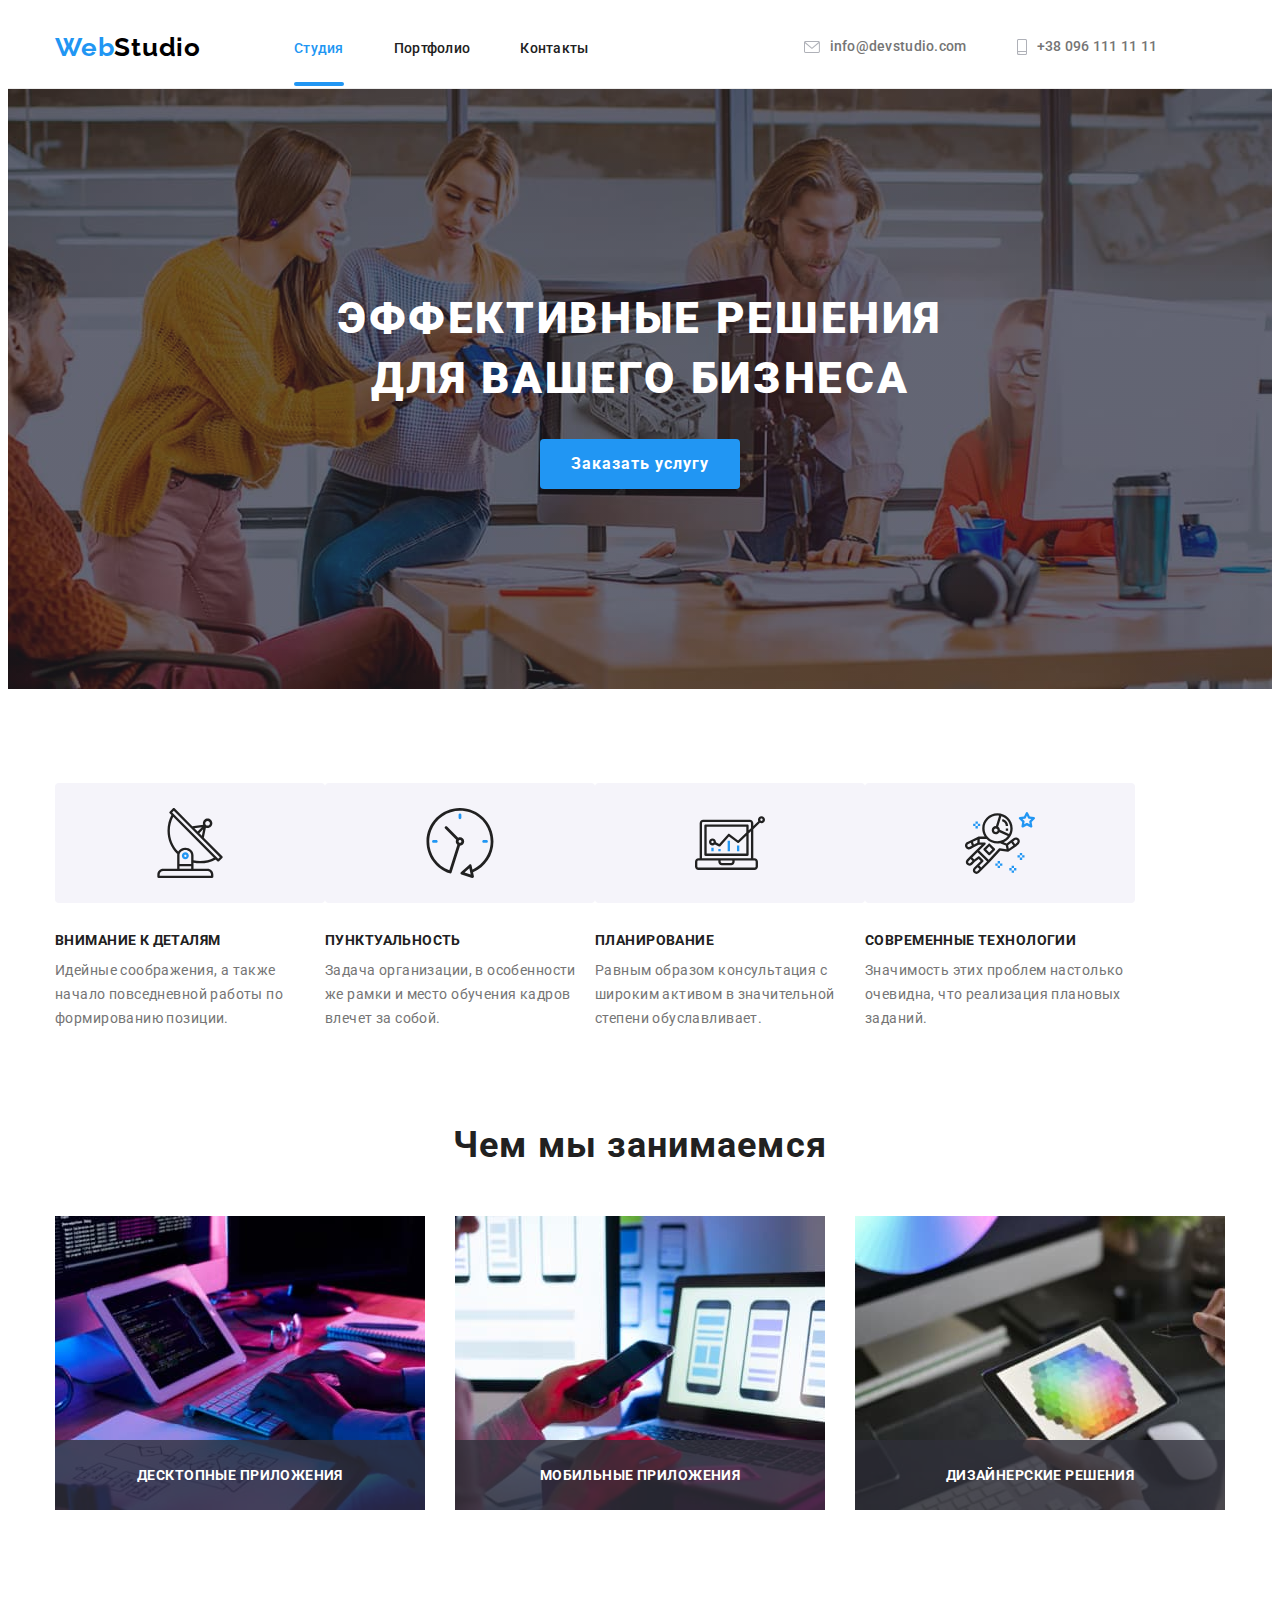
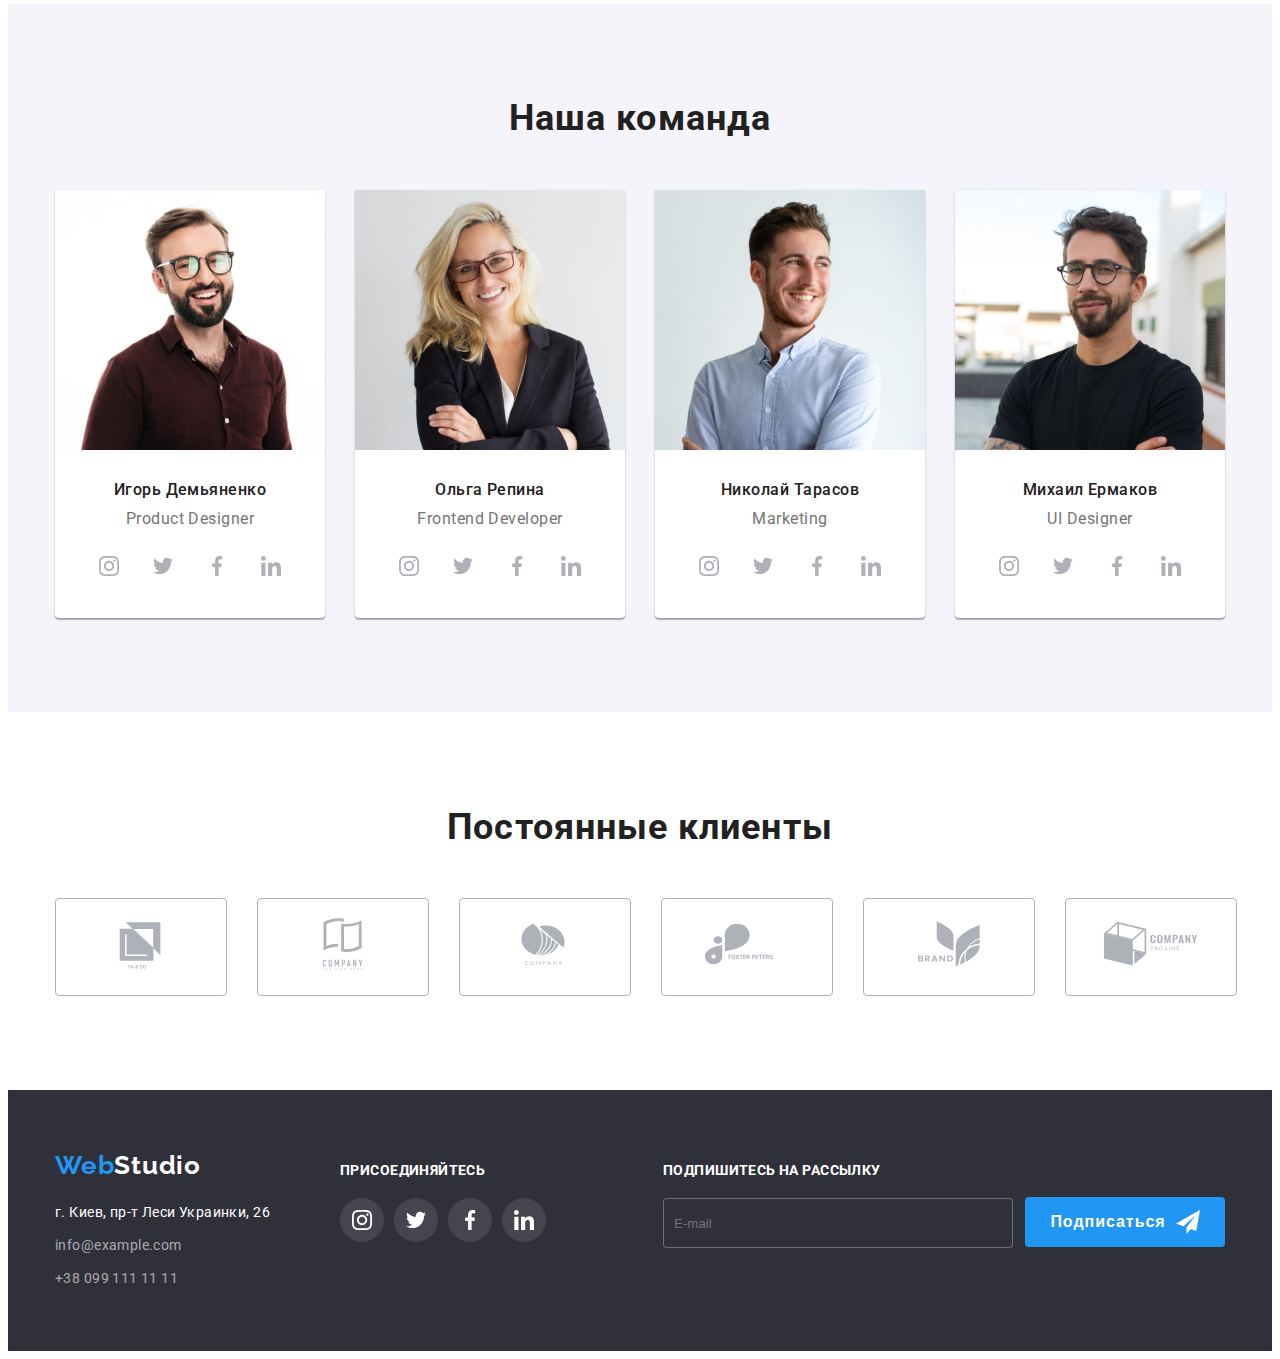
==== commit 62adb761: "upd" ====
--- a/index.html
+++ b/index.html
@@ -10,34 +10,35 @@
     <link rel="preconnect" href="https://fonts.gstatic.com" crossorigin>
     <link href="https://fonts.googleapis.com/css2?family=Montserrat:ital,wght@0,400;0,500;0,700;1,700&family=Raleway:wght@700&family=Roboto:wght@400;500;700;900&display=swap" rel="stylesheet"> 
     <link rel="stylesheet" href="./css/styles.css">
+    <link rel="stylesheet" href="./css/main.min.css">
 </head>
 <body>
 
     <header class="header">
         <div class="conteiner">
-            <a href="./index.html" class="header-logo link"><span>Web</span>Studio</a>
+            <a href="./index.html" class="logo link"><span>Web</span>Studio</a>
             <nav class="header-nav">
-                <ul class="header-list list">
-                    <li class="header-item"><a href="./index.html" class="header-link link current">Студия</a></li>
-                    <li class="header-item"><a href="./portfolio.html" class="header-link link">Портфолио</a></li>
-                    <li class="header-item"><a href="./" class="header-link link">Контакты</a></li>
-                </ul>   
+                <ul class="header-pages list">
+                    <li class="header-pages__item"><a href="./index.html" class="header-link link current">Студия</a></li>
+                    <li class="header-pages__item"><a href="./portfolio.html" class="header-link link">Портфолио</a></li>
+                    <li class="header-pages__item"><a href="./" class="header-link link">Контакты</a></li>
+                </ul>       
             </nav>
-            <ul class="header-list-contact list">
+            <ul class="header-contact list">
                 <li> 
-                    <a href="mailto:info@devstudio.com" class="header-mail link">
-                        <svg class="contact-icon"  width="16" height="12">
+                    <a href="mailto:info@devstudio.com" class="header-contact__item mail link">
+                        <svg class="header-contact__icon"  width="16" height="12">
                             <use href="./images/icons.svg#icon-envelope"></use>
                         </svg>
                         <span>info@devstudio.com</span>
                     </a>
                 </li>
                 <li>
-                    <a href="tel:+380961111111" class="header-tel link">
-                            <svg class="contact-icon"  width="10" height="16">
+                    <a href="tel:+380961111111" class="header-contact__item tel link">
+                            <svg class="header-contact__icon"  width="10" height="16">
                                 <use href="./images/icons.svg#icon-smart"></use>
                             </svg>
-                        <span>+38 096 111 11 11</span> 
+                        <span class="header-contact__text">+38 096 111 11 11</span> 
                     </a>
                 </li>
             </ul>
@@ -47,8 +48,8 @@
     <main>
         <section class="hero"> 
             <div class="conteiner">
-                <h1 class="hero-title">Эффективные решения для вашего бизнеса</h1>
-                <button type="button" class="hero-btn" data-modal-open>Заказать услугу</button>
+                <h1 class="hero__title">Эффективные решения для вашего бизнеса</h1>
+                <button type="button" class="hero__btn" data-modal-open>Заказать услугу</button>
             </div>
         </section>
 
@@ -322,48 +323,48 @@
     <footer class="footer">
         <div class="conteiner">
             <div class="conteiner-addres">
-                <a href="/" class="footer-logo link"><span>Web</span>Studio</a>
+                <a href="/" class="logo logo--footer link"><span>Web</span>Studio</a>
                 <address class="footer-address">
-                    <ul class="footer-address-list list">
-                        <li class="footer-item">
-                            <a href="https://goo.gl/maps/hMGSiSiH3azLp2Ly5" target="_blank" rel="noopener, noindex, nofollow" class="footer-address-link link">г. Киев, пр-т Леси Украинки, 26</a>
+                    <ul class="footer-address__list list">
+                        <li class="footer-address__item">
+                            <a href="https://goo.gl/maps/hMGSiSiH3azLp2Ly5" target="_blank" rel="noopener, noindex, nofollow" class="footer-address__link link">г. Киев, пр-т Леси Украинки, 26</a>
                         </li>
-                        <li class="footer-item">
-                            <a href="mailto:info@example.com" class="footer-mail link">info@example.com</a>
+                        <li class="footer-address__item">
+                            <a href="mailto:info@example.com" class="footer-address__link footer-address__link--mail link">info@example.com</a>
                         </li>
-                        <li class="footer-item">
-                            <a href="tel:+380991111111" class="footer-tel link">+38 099 111 11 11</a>
+                        <li class="footer-address__item">
+                            <a href="tel:+380991111111" class="footer-address__link footer-address__link--tel link">+38 099 111 11 11</a>
                         </li>
                     </ul> 
                 </address>
             </div>
-            <div class="conteiner-soc">
-                <h3 class="footer-soc-header" >присоединяйтесь</h3>
-                <ul class="footer-soc-connect list">
-                    <li class="footer-soc-ikon">
-                        <a href="/" class="footer-soc-link">
-                            <svg class="footer-soc-logo" width="20" height="20">
+            <div class="footer-soc">
+                <h3 class="footer-soc__header" >присоединяйтесь</h3>
+                <ul class="footer-soc__connect list">
+                    <li class="footer-soc__ikon">
+                        <a href="/" class="footer-soc__link">
+                            <svg class="footer-soc__logo" width="20" height="20">
                                 <use href="./images/icons.svg#icon-insta "></use>
                             </svg>
                         </a>
                     </li>
-                    <li class="footer-soc-ikon">
-                        <a href="/" class="footer-soc-link">
-                            <svg class="footer-soc-logo" width="20" height="20">
+                    <li class="footer-soc__ikon">
+                        <a href="/" class="footer-soc__link">
+                            <svg class="footer-soc__logo" width="20" height="20">
                                 <use href="./images/icons.svg#icon-twitter"></use>
                             </svg>
                         </a>
                     </li>
-                    <li class="footer-soc-ikon">
-                        <a href="/" class="footer-soc-link">
-                            <svg class="footer-soc-logo" width="20" height="20">
+                    <li class="footer-soc__ikon">
+                        <a href="/" class="footer-soc__link">
+                            <svg class="footer-soc__logo" width="20" height="20">
                                 <use href="./images/icons.svg#icon-fb"></use>
                             </svg>
                         </a>
                     </li>
-                    <li class="footer-soc-ikon">
-                        <a href="/" class="footer-soc-link">
-                            <svg class="footer-soc-logo" width="20" height="20">
+                    <li class="footer-soc__ikon">
+                        <a href="/" class="footer-soc__link">
+                            <svg class="footer-soc__logo" width="20" height="20">
                                 <use href="./images/icons.svg#icon-linkedin"></use>
                             </svg>
                         </a>
@@ -371,15 +372,14 @@
                 </ul>
             </div>
             <form class="footer-form">
-                
-                    <div class="signature-fild">
-                        <label for="signature" class="signature-label">Подпишитесь на рассылку</label>
-                        <input type="email" name="signature-mail" class="signature-input" id="signature" placeholder="E-mail">
+                    <div>
+                        <label for="signature" class="footer-form__label">Подпишитесь на рассылку</label>
+                        <input type="email" name="signature-mail" class="footer-form__input" id="signature" placeholder="E-mail">
                     </div>                    
-                    <div class="signature-fild-btn">
-                        <button type="sabmit" class="signature-btn">
+                    <div>
+                        <button type="sabmit" class="footer-form__btn">
                             <span>Подписаться </span>
-                            <svg class="signature-icon" width="24" height="24">
+                            <svg class="footer-form__icon" width="24" height="24">
                                 <use href="./images/icons.svg#icon-send"></use>
                             </svg>
                         </button>
--- a/css/main.min.css
+++ b/css/main.min.css
@@ -0,0 +1 @@
+.link{text-decoration-color:none;font-style:normal;text-decoration:none}.list{list-style-type:none}body{font-family:"Roboto",Montserrat,sans-serif;color:var(--first-color-text);background-color:var(--acent-color-background-text)}img{display:block}*,*::before,*::after{box-sizing:border-box}textarea{resize:none}.conteiner{width:1200px;padding-left:15px;padding-right:15px;margin:0 auto}p,h1,h2,h3,h4,h5,h6{margin:0}ul,ol{padding-left:0;margin:0}.current::after{position:absolute;top:260%;content:"";display:block;height:4px;width:100%;background-color:var(--acent-color);border-radius:2px}:root{--first-color-text: #757575;--second-color-text: #212121;--acent-color-background-text: #FFFFFF;--acent-color: #2196F3;--background-color-dark: #2F303A;--background-color-grey: #F5F4FA;--background-color-logo: #AFB1B8;--cubic: cubic-bezier(0.4, 0, 0.2, 1)}.logo{font-family:"Raleway";font-style:normal;font-weight:700;font-size:26px;line-height:1.19;letter-spacing:.03em;color:#000}.logo span{color:var(--acent-color)}.logo--footer{color:var(--acent-color-background-text)}.header{padding-top:24px;padding-bottom:25px;border-bottom:1px solid #ececec}.header .conteiner{display:flex;align-items:center}.header-link{font-weight:500;font-size:14px;line-height:1.14x;letter-spacing:.02em;color:var(--second-color-text);transition:color 250ms var(--cubic)}.header-link:hover{color:var(--acent-color)}.header-link:focus{color:var(--acent-color)}.header-pages{margin-left:93px;display:flex}.header-pages .link.current{color:var(--acent-color);position:relative}.contact-block{display:flex;justify-self:center}.header-contact{display:flex;margin-left:215px}.header-contact__item{display:flex;justify-content:center;align-items:center;font-weight:500;font-size:14px;line-height:1.14;letter-spacing:.02em;margin-right:50px;color:var(--first-color-text);transition:color 250ms var(--cubic)}.header-contact__item:hover{color:var(--acent-color)}.header-contact__item:focus{color:var(--acent-color)}.header-contact__item mail{margin-right:50px}.header-pages__item:not(:last-child){margin-right:50px}.header-contact__icon{fill:var(--background-color-logo);margin-right:10px;transition:fill 250ms var(--cubic)}.header-contact__item:hover .header-contact__icon{fill:var(--acent-color)}.header-contact__item:focus .header-contact__icon{fill:var(--acent-color)}.hero{background-color:var(--background-color-dark);background-image:linear-gradient(rgba(47, 48, 58, 0.4), rgba(47, 48, 58, 0.4)),url(../images/first-page/bgimg.jpg);max-width:1600px;height:600px;background-repeat:no-repeat;background-position:center;background-size:cover;margin:0 auto}.hero .conteiner{display:flex;flex-direction:column;align-items:center;padding:200px 0px}.hero__title{font-weight:900;font-size:44px;line-height:1.36;text-align:center;letter-spacing:.06em;text-transform:uppercase;color:var(--acent-color-background-text);width:696px;margin-bottom:30px}.hero__btn{background-color:var(--acent-color);font-family:inherit;font-weight:700;font-size:16px;line-height:1.88;letter-spacing:.06em;color:var(--acent-color-background-text);width:200px;height:50px;left:700px;top:430px;box-shadow:0px 4px 4px rgba(0,0,0,.15);border-radius:4px;border:none;cursor:pointer;transform:background-color}.hero__btn:hover,.hero__btn:focus{background-color:#188ce8;transition:background-color 250ms var(--cubic)}.benefits{padding-top:94px;padding-bottom:94px}.benefits-list{display:flex;align-content:space-between}.benefits-list:not(:last-child){margin-right:30px}.benefits-item{width:270px}.benefits-img{display:flex;justify-content:center;align-items:center;height:120px;background-color:var(--background-color-grey);border-radius:4px;margin-bottom:30px}.benefits-title{font-weight:700;font-size:14px;line-height:1.14;letter-spacing:.03em;text-transform:uppercase;color:var(--second-color-text);margin-bottom:10px}.benefits-text{font-size:14px;line-height:1.71;letter-spacing:.03em}.our-work{padding-bottom:94px}.our-work .conteiner{display:flex;flex-direction:column;align-items:center}.our-work-item:not(:last-child){margin-right:30px}.our-work-item{position:relative;display:flex;justify-content:center;align-items:center}.our-work-text{position:absolute;bottom:0;width:100%;height:70px;padding-top:27px;background-color:rgba(47,48,58,.8);color:var(--acent-color-background-text);font-weight:700;font-size:14px;line-height:16px;text-align:center;letter-spacing:.03em;text-transform:uppercase}.our-work-list{display:flex;flex-direction:row}.our-work-title{font-weight:700;font-size:36px;line-height:1.16;letter-spacing:.03em;color:var(--second-color-text);margin-bottom:50px}.teamt{background-color:var(--background-color-grey);padding:94px 0px}.teamt .conteiner{display:flex;flex-direction:column;align-items:center}.teamt-title{font-weight:700;font-size:36px;line-height:1.16;letter-spacing:.03em;color:var(--second-color-text);margin-bottom:50px}.teamt-list{display:flex;margin-left:-30px}.teamt-name{font-weight:500;font-size:16px;line-height:1.19;letter-spacing:.03em;color:var(--second-color-text);margin-bottom:10px}.teamt-profession{font-size:16px;line-height:1.19;letter-spacing:.03em;margin-bottom:16px}.teamt-item{background-color:var(--acent-color-background-text);width:270px;box-shadow:0px 1px 3px rgba(0,0,0,.12),0px 1px 1px rgba(0,0,0,.14),0px 2px 1px rgba(0,0,0,.2);border-radius:0px 0px 4px 4px;display:flex;flex-direction:column;align-items:center;flex-basis:calc((100% - 120px)/4);margin-left:30px;padding-bottom:30px}.teamt-foto{margin-bottom:30px}.team-soc-connect{display:flex;justify-content:center}.team-soc-link{display:flex;justify-content:center;align-items:center;width:44px;height:44px;background-color:var(--acent-color-background-text);border-radius:50%;transition:background-color 250ms var(--cubic)}.team-soc-link:hover,.team-soc-link:focus{background-color:var(--acent-color)}.team-soc-logo{fill:var(--background-color-logo);transition:fill 250ms var(--cubic)}.team-soc-link:hover .team-soc-logo,.team-soc-link:focus .team-soc-logo{fill:var(--acent-color-background-text)}.team-soc-ikon:not(:last-child){margin-right:10px}.portfolio .conteiner{padding-bottom:100px;padding-top:85px}.portfolio-title,.project-title{display:none}.portfolio-list{display:flex;justify-content:center;margin-bottom:50px}.portfolio-btn{background-color:var(--background-color-grey);font-family:inherit;font-weight:500;font-size:16px;line-height:1.62;letter-spacing:.03em;color:var(--second-color-text);cursor:pointer;border-radius:4px;border:none;padding:6px 22px;transition:background-color 250ms var(--cubic),color 250ms var(--cubic),box-shadow 250ms var(--cubic)}.portfolio-btn:hover,.portfolio-btn:focus{background-color:var(--acent-color);color:var(--acent-color-background-text);box-shadow:0px 4px 4px rgba(0,0,0,.25)}.portfolio-item:not(:last-child){margin-right:8px}.project-list{display:flex;flex-wrap:wrap;justify-content:end;margin-left:-30px;margin-bottom:-30px}.project-item{width:calc(33.3333333333% - 30px);margin-left:30px;margin-bottom:30px}.project-item-link{display:block;box-shadow:none;transition:box-shadow 250ms var(--cubic)}.project-item-link:hover,.project-item-link:focus{box-shadow:0px 1px 1px rgba(0,0,0,.12),0px 4px 4px rgba(0,0,0,.06),1px 4px 6px rgba(0,0,0,.16)}.project-name{font-weight:700;font-size:18px;line-height:2;letter-spacing:.06em;color:var(--second-color-text)}.card-border{padding:20px 24px;border:1px;border:1px solid #eee}.project-img-box{position:relative;overflow:hidden}.project-scripture{position:absolute;top:0;width:100%;height:100%;background-color:rgba(33,150,243,.9);padding-top:63px;padding-left:24px;color:var(--acent-color-background-text);font-size:18px;line-height:28px;letter-spacing:.03em;transform:translateY(100%);transition:transform 250ms var(--cubic)}.project-item-link:hover .project-scripture,.project-item-link:focus .project-scripture{transform:translateY(0%)}.project-kind{font-size:16px;line-height:1.88;letter-spacing:.03em;color:var(--first-color-text)}.regular-customers{padding-top:94px;padding-bottom:94px}.regular-customers-header{margin-bottom:50px;font-weight:700;font-size:36px;line-height:42px;text-align:center;letter-spacing:.03em;color:var(--second-color-text)}.regular-customers-ul{display:flex}.regular-custom-item:not(:last-child){margin-right:30px}.regular-custom-box{display:block;padding:16px 32px;border:1px solid var(--background-color-logo);border-radius:4px;transition:border 250ms var(--cubic)}.regular-custom-box:hover,.regular-custom-box:focus{border:1px solid var(--acent-color);border-radius:4px}.regular-custom-icon{fill:var(--background-color-logo);transition:fill 250ms var(--cubic)}.regular-custom-box:hover .regular-custom-icon,.regular-custom-box:focus .regular-custom-icon{fill:var(--acent-color)}.backdrop{position:fixed;top:0;width:100%;height:100%;background:rgba(0,0,0,.2);opacity:1;transition:opacity 250ms var(--cubic),visibility 250ms var(--cubic)}.modal{position:absolute;top:50%;left:50%;transform:translate(-50%, -50%) scale(1);width:528px;min-height:528px;background-color:var(--acent-color-background-text);transition:transform 250ms}.backdrop.is-hidden .modal{transform:rotateZ(180deg)}.is-hidden{opacity:0;pointer-events:none;visibility:hidden}.modal-close-btn{position:absolute;top:8px;right:8px;width:30px;height:30px;box-sizing:border-box;display:flex;justify-content:center;align-items:center;background:#fff;border:1px solid rgba(0,0,0,.1);border-radius:50%}.modal-close-btn:hover,.modal-close-btn:focus{cursor:pointer}.close-btn-img{fill:#000;transition:fill 250ms var(--cubic)}.modal-close-btn:hover .close-btn-img{fill:var(--acent-color)}.modal-form{padding:40px}.modal-form-header{padding-bottom:12px;font-weight:700;font-size:20px;line-height:23px;text-align:center;letter-spacing:.03em;color:var(--second-color-text)}.one-fild-container{position:relative;display:flex;flex-direction:column;margin-bottom:10px}.fild-icon{fill:var(--second-color-text)}.checkbox{visibility:hidden}.modal-checkbox{margin-left:16px;position:relative;margin-top:20px}.modal-checkbox:hover .contract-text{color:var(--acent-color)}.checkbox-icon{position:absolute;left:0;top:50%;transform:translateY(-50%);fill:var(--acent-color);border-radius:3px;display:none}.contract{font-weight:400;font-size:14px;line-height:24px;letter-spacing:.03em;text-decoration-line:underline;color:var(--acent-color)}.checkbox-label::before{content:"";position:absolute;left:0;top:50%;transform:translateY(-50%);display:block;width:16px;height:15px;border:2px solid var(--second-color-text);border-radius:3px;transition:border 250ms var(--cubic)}.checkbox-label:focus-within .contract-text{color:var(--acent-color)}.modal-checkbox:hover .checkbox-label::before{border:2px solid var(--acent-color)}.modal-checkbox:focus-within .checkbox-label::before{border:2px solid var(--acent-color)}.contract-text{padding-left:5px;font-size:14px;line-height:24px;letter-spacing:.03em;color:var(--first-color-text);transition:color 250ms var(--cubic)}.checkbox:checked~.checkbox-label::after{display:none}.checkbox:checked~.checkbox-icon{display:block}.modal-submit{display:flex;align-items:center;justify-content:center;margin-top:30px}.modal-submit-btn{width:200px;height:50px;border-radius:4px;background-color:var(--acent-color);color:var(--acent-color-background-text);font-weight:700;font-size:16px;line-height:30px;letter-spacing:.06em;box-shadow:0px 4px 4px rgba(0,0,0,.15);border-radius:4px;border:none;cursor:pointer;transform:background-color}.modal-submit-btn:hover,.modal-submit-btn:focus{background-color:#188ce8;transition:background-color 250ms var(--cubic)}.modal-form-label{margin-bottom:4px;font-weight:400;font-size:12px;line-height:14px;letter-spacing:.01em;color:var(--first-color-text)}.modal-form-fild{width:100%;padding-left:42px;height:40px;border:1px solid rgba(33,33,33,.2);border-radius:4px;transition:border-color 250ms var(--cubic)}.modal-form-fild:hover,.modal-form-fild:focus{border-color:var(--acent-color)}.modal-form-fild:hover+.fild-icon,.modal-form-fild:focus+.fild-icon{fill:var(--acent-color)}.fild-icon:hover .modal-form-fild{border-color:var(--acent-color)}.input{position:relative}.fild-icon{position:absolute;left:12px;top:50%;transform:translateY(-50%);fill:var(--second-color-text);transition:fill 250ms var(--cubic)}.fild-icon:hover,.fild-icon:focus{fill:var(--acent-color)}.comment{height:120px;padding-left:16px;padding-top:12px;font-size:14px;line-height:16px;letter-spacing:.01em;color:rgba(117,117,117,.5);border:1px solid rgba(33,33,33,.2);border-radius:4px}.footer{background-color:var(--background-color-dark);padding-top:60px;padding-bottom:60px}.footer .conteiner{display:flex}.conteiner-addres{margin-right:70px}.footer-address{margin-top:20px}.footer-address__item:not(:last-child){margin-bottom:9px}.footer-address__link{font-family:"Roboto";font-style:normal;font-size:14px;line-height:1.71;letter-spacing:.03em;color:var(--acent-color-background-text);transition:color 250ms var(--cubic)}.footer-address__link:hover,.footer-address__link:focus{color:var(--acent-color)}.footer-address__link--tel,.footer-address__link--mail{color:rgba(255,255,255,.6)}.footer-soc{padding-top:12px}.footer-soc__header{font-weight:700;font-size:14px;line-height:16px;letter-spacing:.03em;text-transform:uppercase;color:var(--acent-color-background-text);margin-bottom:20px}.footer-soc__connect{display:flex}.footer-soc__ikon:not(:last-child){margin-right:10px}.footer-soc__link{display:flex;justify-content:center;align-items:center;background-color:rgba(255,255,255,.1);width:44px;height:44px;border-radius:50%;transition:background-color 250ms var(--cubic)}.footer-soc__link:hover,.footer-soc__link:focus{background-color:var(--acent-color)}.footer-soc__logo{fill:var(--acent-color-background-text)}.footer-form{margin-left:auto;display:flex;flex-direction:row;justify-content:right;padding-left:93px;padding-top:12px}.footer-form__label{display:block;margin-bottom:20px;font-weight:700;font-size:14px;line-height:16px;letter-spacing:.03em;text-transform:uppercase;color:var(--acent-color-background-text)}.footer-form__input{height:50px;width:350px;padding-left:10px;border-radius:4px;border:1px solid rgba(255,255,255,.3);background-color:var(--background-color-dark);color:var(--background-color-logo)}.footer-form__btn{display:flex;align-items:center;justify-content:center;width:200px;height:50px;margin-top:35px;margin-left:12px;border-radius:4px;border:none;background-color:var(--acent-color);color:var(--acent-color-background-text);font-weight:700;font-size:16px;line-height:30px;letter-spacing:.06em}.footer-form__btn:hover,.footer-form__btn:focus{background-color:#188ce8;transition:background-color 250ms var(--cubic)}.footer-form__icon{fill:var(--acent-color-background-text);margin-left:10px}/*# sourceMappingURL=main.min.css.map */